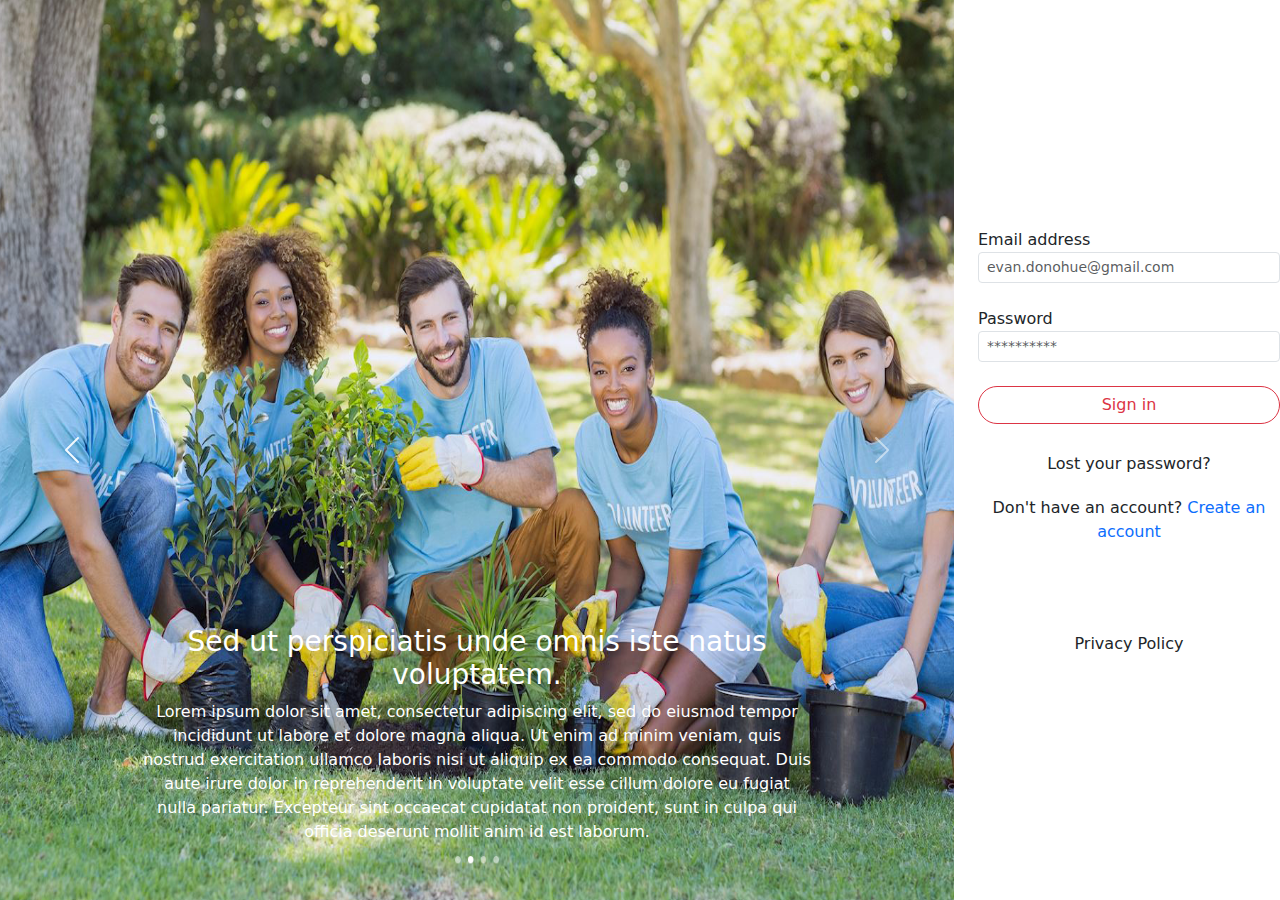
==== HTML/index.html @ 94963a2c "first commit" ====
<!DOCTYPE html>
<html>

<head>
    <title>Login Page</title>

    <link rel="stylesheet" type="text/css" href="css/bootstrap.min.css">
    <link rel="stylesheet" type="text/css" href="css/style.css">
    <meta name="viewport" content="width=device-width, initial-scale=1" shrink-to-fit="no">

</head>

<body>
    <div class="container-fluid">
        <div class="row last-table">
            <div class="col-md-9 col-sm-12 ">
                <div id="carouselExampleRide" class="carousel slide " data-bs-ride="true">
                    <div class="carousel-inner">
                        <div class="carousel-item active">
                            <img src="img/Grow-Trees-On-the-path-to-environment-sustainability-login.png" class="img-fluid" alt="..." style="height: 100vh; width:100%;">
                            <div class=" carousel-caption justify-content-left ">
                                <h3>Sed ut perspiciatis unde omnis iste natus voluptatem.</h3>
                                <p>Lorem ipsum dolor sit amet, consectetur adipiscing elit, sed do eiusmod tempor incididunt ut labore et dolore magna aliqua. Ut enim ad minim veniam, quis nostrud exercitation ullamco laboris nisi ut aliquip ex ea commodo
                                    consequat. Duis aute irure dolor in reprehenderit in voluptate velit esse cillum dolore eu fugiat nulla pariatur. Excepteur sint occaecat cupidatat non proident, sunt in culpa qui officia deserunt mollit anim id est
                                    laborum.
                                </p>
                            </div>
                        </div>
                        <div class="carousel-item ">
                            <img src="img/Grow-Trees-On-the-path-to-environment-sustainability-login.png " class="img-fluid " alt="... " style="height: 100vh; width:100%; ">
                            <div class="carousel-caption justify-content-left ">
                                <h3>Sed ut perspiciatis unde omnis iste natus voluptatem.</h3>
                                <p>Lorem ipsum dolor sit amet, consectetur adipiscing elit, sed do eiusmod tempor incididunt ut labore et dolore magna aliqua. Ut enim ad minim veniam, quis nostrud exercitation ullamco laboris nisi ut aliquip ex ea commodo
                                    consequat. Duis aute irure dolor in reprehenderit in voluptate velit esse cillum dolore eu fugiat nulla pariatur. Excepteur sint occaecat cupidatat non proident, sunt in culpa qui officia deserunt mollit anim id est
                                    laborum.
                                </p>
                            </div>
                        </div>
                        <div class="carousel-item ">
                            <img src="img/Grow-Trees-On-the-path-to-environment-sustainability-login.png " class="img-fluid " alt="... " style="height: 100vh; width:100%;">
                            <div class="carousel-caption justify-content-left ">
                                <h3>Sed ut perspiciatis unde omnis iste natus voluptatem.</h3>
                                <p>Lorem ipsum dolor sit amet, consectetur adipiscing elit, sed do eiusmod tempor incididunt ut labore et dolore magna aliqua. Ut enim ad minim veniam, quis nostrud exercitation ullamco laboris nisi ut aliquip ex ea commodo
                                    consequat. Duis aute irure dolor in reprehenderit in voluptate velit esse cillum dolore eu fugiat nulla pariatur. Excepteur sint occaecat cupidatat non proident, sunt in culpa qui officia deserunt mollit anim id est
                                    laborum.
                                </p>
                            </div>
                        </div>
                    </div>
                    <button class="carousel-control-prev " type="button " data-bs-target="#carouselExampleRide " data-bs-slide="prev ">
          <span class="carousel-control-prev-icon " aria-hidden="true "></span>
          <span class="visually-hidden ">Previous</span>
        </button>
                    <button class="carousel-control-next " type="button " data-bs-target="#carouselExampleRide " data-bs-slide="next ">
          <span class="carousel-control-next-icon " aria-hidden="true "></span>
          <span class="visually-hidden ">Next</span>
        </button>
                </div>
            </div>
            <div class="col-md-3 col-sm-12 d-flex justify-content-center align-items-center ml-0 " style="padding:-10px ; ">
                <br>
                <form>
                    <div class="form-group ">
                        <label for="exampleInputEmail1 "> Email address </label>
                        <input type="email " class="form-control form-control-sm " id="exampleInputEmail1 " aria-label="Large " aria-describedby="emailHelp " placeholder="evan.donohue@gmail.com ">
                    </div>
                    <br>
                    <div class="form-group ">
                        <label for="exampleInputPassword1 ">Password </label>

                        <input type="password " class="form-control form-control-sm " id="exampleInputPassword1 " placeholder="********** ">
                    </div>
                    <br>
                    <button type="submit " class="btn btn-outline-danger w-100 rounded-pill "> Sign in </button>
                    <br>

                    <br>
                    <a href="# " class="text-reset text-decoration-none ">
                        <p class="text-center lh-lg "> Lost your password? </p>
                    </a>
                    <div class="sign-up ">
                        <p class="text-center ">
                            Don't have an account? <a href="# " class="text-decoration-none "> Create an account </a></p>
                    </div>
                    <br>
                    <a href="# " class="text-reset text-decoration-none ">
                        <p class="text-center mt-5">
                            <label for="privacyPolicy ">Privacy Policy </label></p>
                    </a>
                </form>

            </div>
        </div>
    </div>
    <script src="https://cdn.jsdelivr.net/npm/bootstrap@5.3.0-alpha1/dist/js/bootstrap.bundle.min.js " integrity="sha384-w76AqPfDkMBDXo30jS1Sgez6pr3x5MlQ1ZAGC+nuZB+EYdgRZgiwxhTBTkF7CXvN " crossorigin="anonymous "></script>
</body>

</html>
---- HTML/css/style.css ----
html {
    box-sizing: border-box;
    overflow-x: hidden;
}

.container-fluid {
    padding-right: calc(var(--bs-gutter-y) * .5);
    padding-left: calc(var(--bs-gutter-y) * .5);
    margin-right: 0;
    margin-left: 0;
    height: 100%;
}
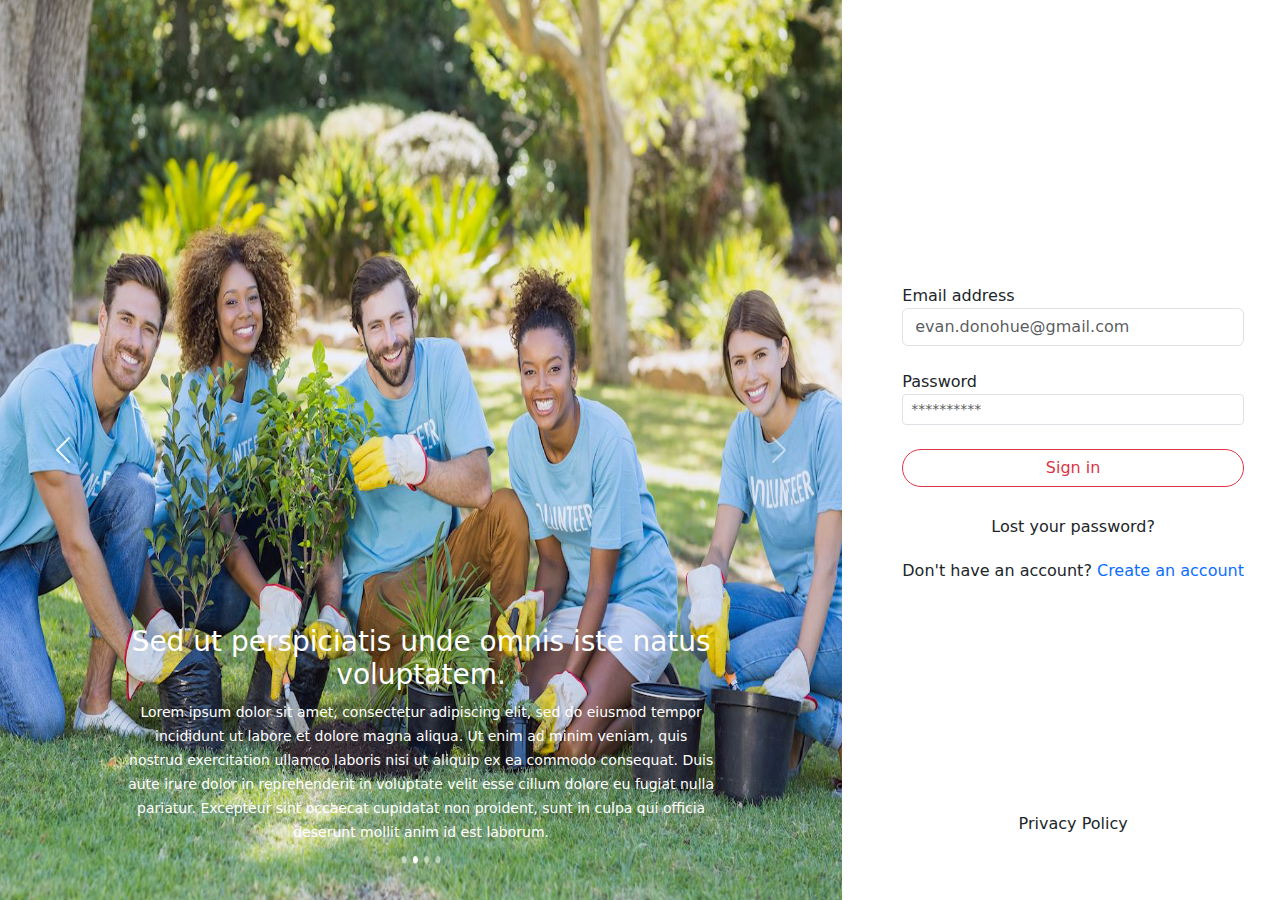
==== commit cc62bc51: "Today's work" ====
--- a/HTML/index.html
+++ b/HTML/index.html
@@ -11,85 +11,90 @@
 </head>
 
 <body>
-    <div class="container-fluid">
-        <div class="row last-table">
-            <div class="col-md-9 col-sm-12 ">
-                <div id="carouselExampleRide" class="carousel slide " data-bs-ride="true">
-                    <div class="carousel-inner">
-                        <div class="carousel-item active">
-                            <img src="img/Grow-Trees-On-the-path-to-environment-sustainability-login.png" class="img-fluid" alt="..." style="height: 100vh; width:100%;">
-                            <div class=" carousel-caption justify-content-left ">
-                                <h3>Sed ut perspiciatis unde omnis iste natus voluptatem.</h3>
-                                <p>Lorem ipsum dolor sit amet, consectetur adipiscing elit, sed do eiusmod tempor incididunt ut labore et dolore magna aliqua. Ut enim ad minim veniam, quis nostrud exercitation ullamco laboris nisi ut aliquip ex ea commodo
+    <div class="row">
+        <div class="col-md col-sm-12 ">
+            <div id="carouselExampleRide" class="carousel slide " data-bs-ride="true">
+                <div class="carousel-inner">
+                    <div class="carousel-item active">
+                        <img src="img/Grow-Trees-On-the-path-to-environment-sustainability-login.png" class="img-fluid abc" alt="...">
+                        <div class=" carousel-caption d-none d-md-block ">
+                            <h3>Sed ut perspiciatis unde omnis iste natus voluptatem.</h3>
+                            <p>
+                                <small>Lorem ipsum dolor sit amet, consectetur adipiscing elit, sed do eiusmod tempor incididunt ut labore et dolore magna aliqua. Ut enim ad minim veniam, quis nostrud exercitation ullamco laboris nisi ut aliquip ex ea commodo
                                     consequat. Duis aute irure dolor in reprehenderit in voluptate velit esse cillum dolore eu fugiat nulla pariatur. Excepteur sint occaecat cupidatat non proident, sunt in culpa qui officia deserunt mollit anim id est
                                     laborum.
-                                </p>
-                            </div>
+                                </small>
+                            </p>
                         </div>
-                        <div class="carousel-item ">
-                            <img src="img/Grow-Trees-On-the-path-to-environment-sustainability-login.png " class="img-fluid " alt="... " style="height: 100vh; width:100%; ">
-                            <div class="carousel-caption justify-content-left ">
-                                <h3>Sed ut perspiciatis unde omnis iste natus voluptatem.</h3>
-                                <p>Lorem ipsum dolor sit amet, consectetur adipiscing elit, sed do eiusmod tempor incididunt ut labore et dolore magna aliqua. Ut enim ad minim veniam, quis nostrud exercitation ullamco laboris nisi ut aliquip ex ea commodo
+                    </div>
+                    <div class="carousel-item ">
+                        <img src="img/Grow-Trees-On-the-path-to-environment-sustainability-login.png " class="img-fluid abc" alt="... ">
+                        <div class="carousel-caption d-none d-md-block ">
+                            <h3>Sed ut perspiciatis unde omnis iste natus voluptatem.</h3>
+                            <p>
+                                <small>Lorem ipsum dolor sit amet, consectetur adipiscing elit, sed do eiusmod tempor incididunt ut labore et dolore magna aliqua. Ut enim ad minim veniam, quis nostrud exercitation ullamco laboris nisi ut aliquip ex ea commodo
                                     consequat. Duis aute irure dolor in reprehenderit in voluptate velit esse cillum dolore eu fugiat nulla pariatur. Excepteur sint occaecat cupidatat non proident, sunt in culpa qui officia deserunt mollit anim id est
                                     laborum.
-                                </p>
-                            </div>
-                        </div>
-                        <div class="carousel-item ">
-                            <img src="img/Grow-Trees-On-the-path-to-environment-sustainability-login.png " class="img-fluid " alt="... " style="height: 100vh; width:100%;">
-                            <div class="carousel-caption justify-content-left ">
-                                <h3>Sed ut perspiciatis unde omnis iste natus voluptatem.</h3>
-                                <p>Lorem ipsum dolor sit amet, consectetur adipiscing elit, sed do eiusmod tempor incididunt ut labore et dolore magna aliqua. Ut enim ad minim veniam, quis nostrud exercitation ullamco laboris nisi ut aliquip ex ea commodo
-                                    consequat. Duis aute irure dolor in reprehenderit in voluptate velit esse cillum dolore eu fugiat nulla pariatur. Excepteur sint occaecat cupidatat non proident, sunt in culpa qui officia deserunt mollit anim id est
-                                    laborum.
-                                </p>
-                            </div>
+                                </small>
+                            </p>
                         </div>
                     </div>
-                    <button class="carousel-control-prev " type="button " data-bs-target="#carouselExampleRide " data-bs-slide="prev ">
+                    <div class="carousel-item ">
+                        <img src="img/Grow-Trees-On-the-path-to-environment-sustainability-login.png " class="img-fluid abc" alt="... ">
+                        <div class="carousel-caption d-none d-md-block ">
+                            <h6>Sed ut perspiciatis unde omnis iste natus voluptatem.</h3>
+                                <p>
+                                    <small>Lorem ipsum dolor sit amet, consectetur adipiscing elit, sed do eiusmod tempor incididunt ut labore et dolore magna aliqua. Ut enim ad minim veniam, quis nostrud exercitation ullamco laboris nisi ut aliquip ex ea commodo
+                                        consequat. Duis aute irure dolor in reprehenderit in voluptate velit esse cillum dolore eu fugiat nulla pariatur. Excepteur sint occaecat cupidatat non proident, sunt in culpa qui officia deserunt mollit anim id
+                                        est laborum.
+                                    </small>
+                                </p>
+                        </div>
+                    </div>
+                </div>
+                <button class="carousel-control-prev " type="button " data-bs-target="#carouselExampleRide " data-bs-slide="prev ">
           <span class="carousel-control-prev-icon " aria-hidden="true "></span>
           <span class="visually-hidden ">Previous</span>
         </button>
-                    <button class="carousel-control-next " type="button " data-bs-target="#carouselExampleRide " data-bs-slide="next ">
+                <button class="carousel-control-next " type="button " data-bs-target="#carouselExampleRide " data-bs-slide="next ">
           <span class="carousel-control-next-icon " aria-hidden="true "></span>
           <span class="visually-hidden ">Next</span>
         </button>
+            </div>
+        </div>
+        <div class="col-md-auto col-sm-12 d-flex flex-column justify-content-center  p-5">
+
+            <br>
+            <form action="#" class="mform">
+                <div class=" form-group ">
+                    <label for="exampleInputEmail1 "> Email address </label>
+                    <input type="email " class="form-control " id="exampleInputEmail1 " aria-label="Large " aria-describedby="emailHelp " placeholder="evan.donohue@gmail.com ">
                 </div>
-            </div>
-            <div class="col-md-3 col-sm-12 d-flex justify-content-center align-items-center ml-0 " style="padding:-10px ; ">
                 <br>
-                <form>
-                    <div class="form-group ">
-                        <label for="exampleInputEmail1 "> Email address </label>
-                        <input type="email " class="form-control form-control-sm " id="exampleInputEmail1 " aria-label="Large " aria-describedby="emailHelp " placeholder="evan.donohue@gmail.com ">
-                    </div>
-                    <br>
-                    <div class="form-group ">
-                        <label for="exampleInputPassword1 ">Password </label>
+                <div class="form-group ">
+                    <label for="exampleInputPassword1 ">Password </label>
 
-                        <input type="password " class="form-control form-control-sm " id="exampleInputPassword1 " placeholder="********** ">
-                    </div>
-                    <br>
-                    <button type="submit " class="btn btn-outline-danger w-100 rounded-pill "> Sign in </button>
-                    <br>
+                    <input type="password " class="form-control form-control-sm " id="exampleInputPassword1 " placeholder="********** ">
+                </div>
+                <br>
+                <button type="submit " class="btn btn-outline-danger w-100 rounded-pill "> Sign in </button>
+                <br>
 
-                    <br>
-                    <a href="# " class="text-reset text-decoration-none ">
-                        <p class="text-center lh-lg "> Lost your password? </p>
-                    </a>
-                    <div class="sign-up ">
-                        <p class="text-center ">
-                            Don't have an account? <a href="# " class="text-decoration-none "> Create an account </a></p>
-                    </div>
-                    <br>
-                    <a href="# " class="text-reset text-decoration-none ">
-                        <p class="text-center mt-5">
-                            <label for="privacyPolicy ">Privacy Policy </label></p>
-                    </a>
-                </form>
+                <br>
+                <a href="# " class="text-reset text-decoration-none ">
+                    <p class="text-center lh-lg "> Lost your password? </p>
+                </a>
+                <div class="sign-up ">
+                    <p class="text-center ">
+                        Don't have an account? <a href="# " class="text-decoration-none "> Create an account </a></p>
+                </div>
+                <br>
 
-            </div>
+            </form>
+            <a href="# " class="text-reset text-decoration-none ">
+                <p class="text-center mt-5 ">
+                    <label for="privacyPolicy ">Privacy Policy </label></p>
+            </a>
         </div>
     </div>
     <script src="https://cdn.jsdelivr.net/npm/bootstrap@5.3.0-alpha1/dist/js/bootstrap.bundle.min.js " integrity="sha384-w76AqPfDkMBDXo30jS1Sgez6pr3x5MlQ1ZAGC+nuZB+EYdgRZgiwxhTBTkF7CXvN " crossorigin="anonymous "></script>
--- a/HTML/css/style.css
+++ b/HTML/css/style.css
@@ -1,12 +1,15 @@
 html {
     box-sizing: border-box;
-    overflow-x: hidden;
 }
 
-.container-fluid {
-    padding-right: calc(var(--bs-gutter-y) * .5);
-    padding-left: calc(var(--bs-gutter-y) * .5);
-    margin-right: 0;
-    margin-left: 0;
-    height: 100%;
+@media screen and (min-device-width:768px) {
+    .abc {
+        height: 100vh;
+        width: 100%;
+    }
+    .mform {
+        margin-top: auto;
+        padding-top: 70px;
+        margin-bottom: auto;
+    }
 }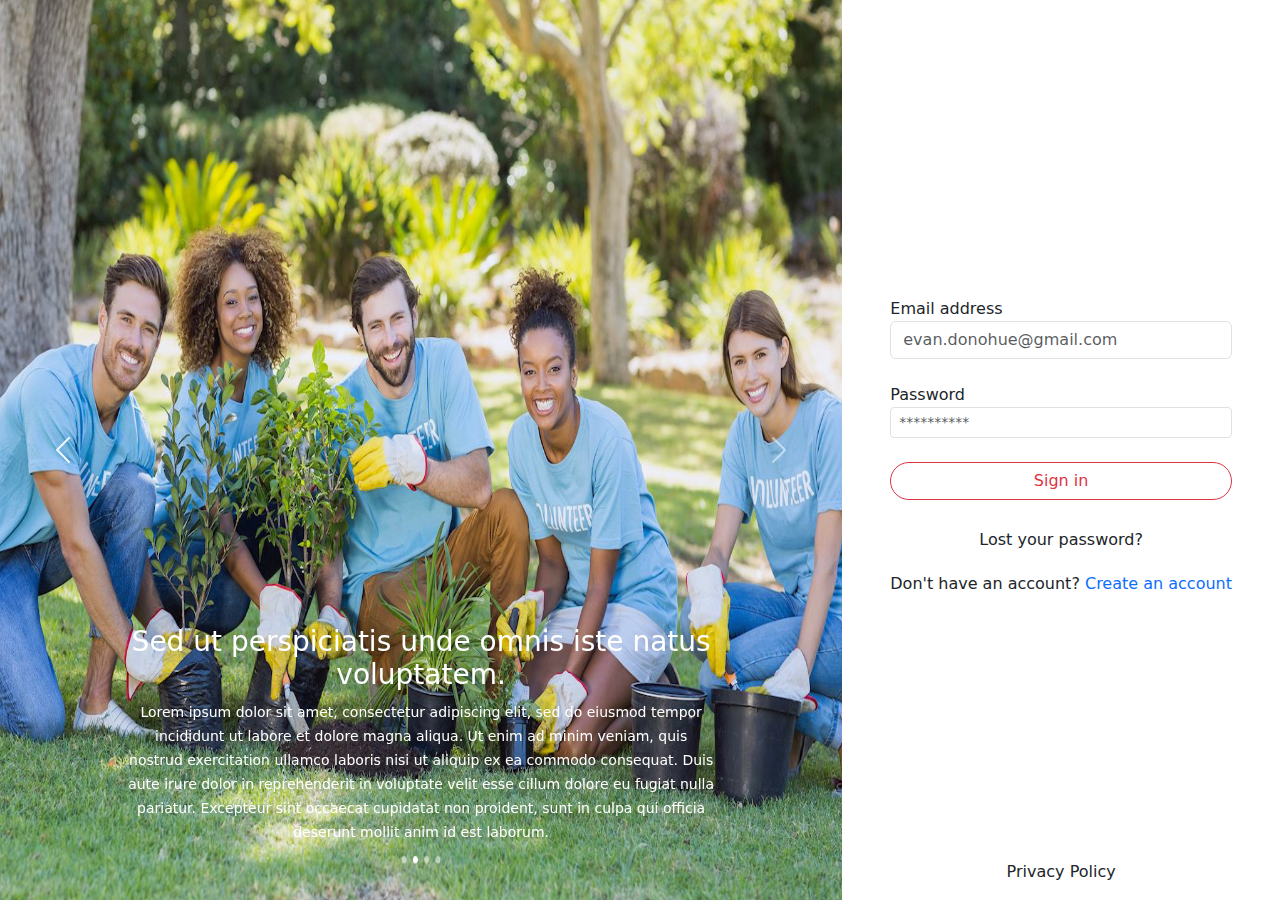
==== commit a7065eee: "Today's work MVC login and Forgot Password Page" ====
--- a/HTML/index.html
+++ b/HTML/index.html
@@ -6,12 +6,13 @@
 
     <link rel="stylesheet" type="text/css" href="css/bootstrap.min.css">
     <link rel="stylesheet" type="text/css" href="css/style.css">
+    <link rel="stylesheet" type="text/css" media="screen and (min-device-width:768px)" href="css/style.css">
     <meta name="viewport" content="width=device-width, initial-scale=1" shrink-to-fit="no">
 
 </head>
 
 <body>
-    <div class="row">
+    <div class="row g-0">
         <div class="col-md col-sm-12 ">
             <div id="carouselExampleRide" class="carousel slide " data-bs-ride="true">
                 <div class="carousel-inner">
@@ -62,7 +63,7 @@
         </button>
             </div>
         </div>
-        <div class="col-md-auto col-sm-12 d-flex flex-column justify-content-center  p-5">
+        <div class="col-md-auto col-sm-12 d-flex flex-column justify-content:Space-between p-5 pb-0 ">
 
             <br>
             <form action="#" class="mform">
@@ -92,7 +93,7 @@
 
             </form>
             <a href="# " class="text-reset text-decoration-none ">
-                <p class="text-center mt-5 ">
+                <p class="text-center">
                     <label for="privacyPolicy ">Privacy Policy </label></p>
             </a>
         </div>
--- a/HTML/css/style.css
+++ b/HTML/css/style.css
@@ -9,7 +9,12 @@
     }
     .mform {
         margin-top: auto;
-        padding-top: 70px;
         margin-bottom: auto;
+        max-height: 100vh;
     }
+}
+
+.mform {
+    margin-top: auto;
+    margin-bottom: auto;
 }--- a/HTML/css/style.css
+++ b/HTML/css/style.css
@@ -9,7 +9,12 @@
     }
     .mform {
         margin-top: auto;
-        padding-top: 70px;
         margin-bottom: auto;
+        max-height: 100vh;
     }
+}
+
+.mform {
+    margin-top: auto;
+    margin-bottom: auto;
 }